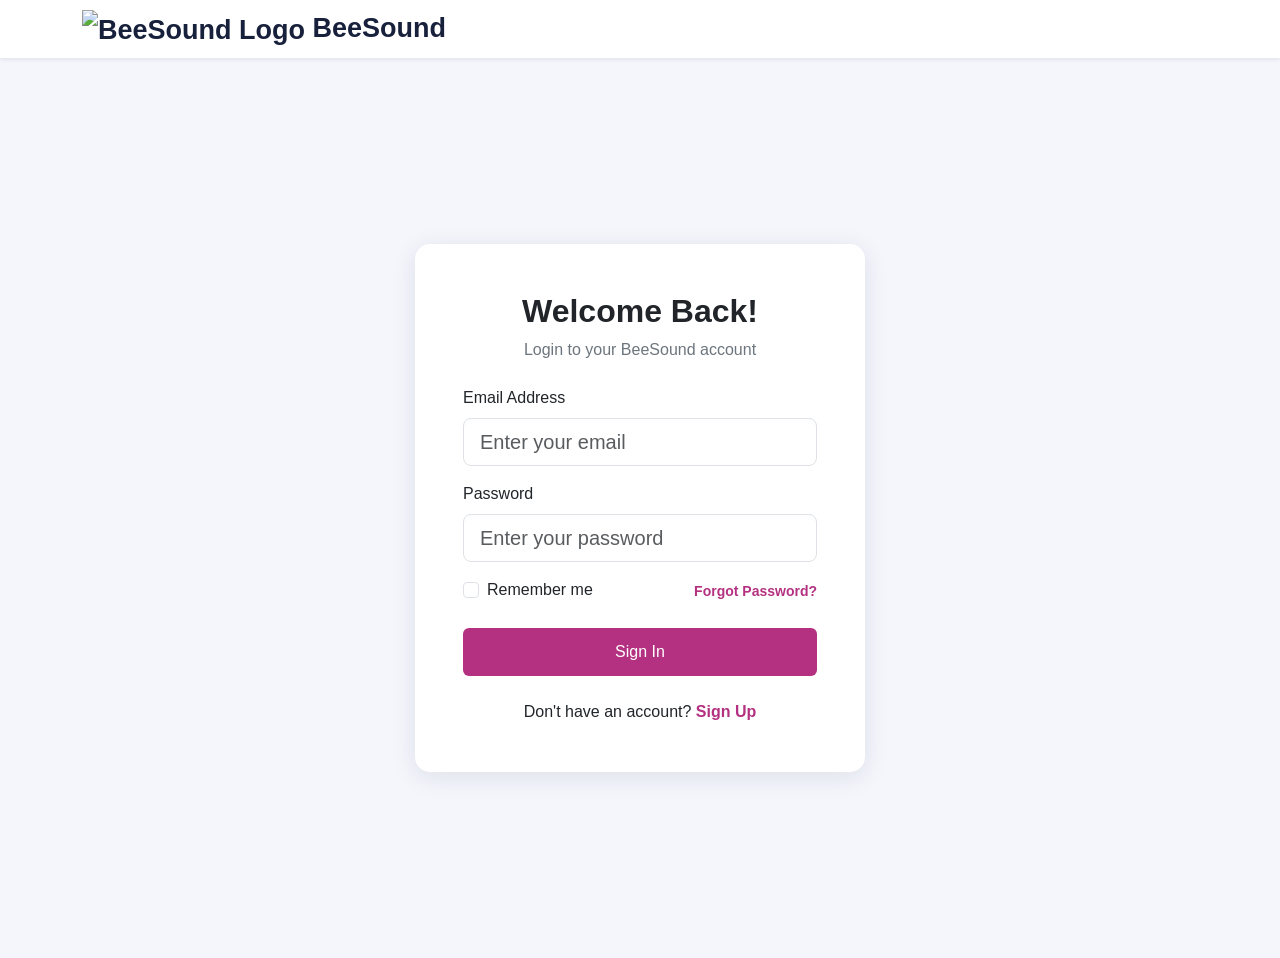
==== login.html @ 9fa3cf1d "Add files via upload" ====
<!DOCTYPE html>
<html lang="en">

<head>
    <meta charset="UTF-8">
    <meta name="viewport" content="width=device-width, initial-scale=1.0">

    <title>BeeSound | Login & Sign Up</title>

    <!-- Bootstrap -->
    <link
        href="https://cdn.jsdelivr.net/npm/bootstrap@5.3.3/dist/css/bootstrap.min.css"
        rel="stylesheet"
    >

    <style>
        body {
            background: #f5f6fc;
            font-family: Arial, sans-serif;
            color: #18213c;
        }

        .logo {
            font-size: 27px;
            font-weight: bold;
            text-decoration: none;
            color: #18213c;
        }

        .auth-card {
            width: 100%;
            max-width: 450px;
            border: none;
            border-radius: 15px;
            box-shadow: 0 5px 25px rgba(24, 33, 60, 0.1);
        }

        .btn-main {
            background: #b33180;
            color: white;
            border: none;
            padding: 12px;
        }

        .btn-main:hover {
            background: #982567;
            color: white;
        }

        .custom-link {
            color: #b33180;
            text-decoration: none;
            font-weight: bold;
            cursor: pointer;
        }

        .custom-link:hover {
            text-decoration: underline;
        }

        .form-control:focus {
            border-color: #b33180;
            box-shadow: 0 0 0 0.2rem rgba(179, 49, 128, 0.15);
        }
    </style>
</head>

<body>

    <!-- Navbar -->
    <nav class="navbar bg-white shadow-sm">
        <div class="container">
            <a href="try.html" class="logo"> <img src="file:///C:/Users/Dell/Downloads/Vector.svg"
                     alt="BeeSound Logo"
                     width="30"
                     height="30">

                <span>BeeSound</span>
            </a>

        </div>
    </nav>

    <!-- Auth Section -->
    <section class="container min-vh-100 d-flex justify-content-center align-items-center py-4">

        <div class="card auth-card">
            <div class="card-body p-4 p-md-5">

                <!-- LOGIN FORM -->
                <div id="loginSection">

                    <h2 class="text-center fw-bold mb-2">
                        Welcome Back!
                    </h2>

                    <p class="text-center text-secondary mb-4">
                        Login to your BeeSound account
                    </p>

                    <form id="loginForm">

                        <div class="mb-3">
                            <label for="loginEmail" class="form-label">
                                Email Address
                            </label>

                            <input
                                type="email"
                                id="loginEmail"
                                class="form-control form-control-lg"
                                placeholder="Enter your email"
                                required
                            >
                        </div>

                        <div class="mb-3">
                            <label for="loginPassword" class="form-label">
                                Password
                            </label>

                            <input
                                type="password"
                                id="loginPassword"
                                class="form-control form-control-lg"
                                placeholder="Enter your password"
                                required
                            >
                        </div>

                        <div class="d-flex justify-content-between align-items-center mb-4">
                            <div class="form-check">
                                <input
                                    type="checkbox"
                                    class="form-check-input"
                                    id="remember"
                                >

                                <label for="remember" class="form-check-label">
                                    Remember me
                                </label>
                            </div>

                            <a href="#" id="forgotPassword" class="custom-link small">
                                Forgot Password?
                            </a>
                        </div>

                        <button type="submit" class="btn btn-main w-100">
                            Sign In
                        </button>

                    </form>

                    <div id="loginMessage" class="text-center mt-3"></div>

                    <p class="text-center mt-4 mb-0">
                        Don't have an account?
                        <a class="custom-link" id="showSignup">
                            Sign Up
                        </a>
                    </p>

                </div>

                <!-- SIGN UP FORM -->
                <div id="signupSection" class="d-none">

                    <h2 class="text-center fw-bold mb-2">
                        Create Account
                    </h2>

                    <p class="text-center text-secondary mb-4">
                        Join BeeSound today!
                    </p>

                    <form id="signupForm">

                        <div class="mb-3">
                            <label for="fullName" class="form-label">
                                Full Name
                            </label>

                            <input
                                type="text"
                                id="fullName"
                                class="form-control"
                                placeholder="Enter your full name"
                                minlength="3"
                                required
                            >
                        </div>

                        <div class="mb-3">
                            <label for="signupEmail" class="form-label">
                                Email Address
                            </label>

                            <input
                                type="email"
                                id="signupEmail"
                                class="form-control"
                                placeholder="Enter your email"
                                required
                            >
                        </div>

                        <div class="mb-3">
                            <label for="signupPassword" class="form-label">
                                Password
                            </label>

                            <input
                                type="password"
                                id="signupPassword"
                                class="form-control"
                                placeholder="At least 8 characters"
                                minlength="8"
                                required
                            >
                        </div>

                        <div class="mb-3">
                            <label for="confirmPassword" class="form-label">
                                Confirm Password
                            </label>

                            <input
                                type="password"
                                id="confirmPassword"
                                class="form-control"
                                placeholder="Confirm your password"
                                minlength="8"
                                required
                            >
                        </div>

                        <div class="form-check mb-4">
                            <input
                                type="checkbox"
                                id="terms"
                                class="form-check-input"
                                required
                            >

                            <label for="terms" class="form-check-label">
                                I agree to the Terms and Conditions
                            </label>
                        </div>

                        <button type="submit" class="btn btn-main w-100">
                            Create Account
                        </button>

                    </form>

                    <div id="signupMessage" class="text-center mt-3"></div>

                    <p class="text-center mt-4 mb-0">
                        Already have an account?
                        <a class="custom-link" id="showLogin">
                            Sign In
                        </a>
                    </p>

                </div>

            </div>
        </div>

    </section>

    <!-- JavaScript -->
    <script>
        const loginSection = document.getElementById("loginSection");
        const signupSection = document.getElementById("signupSection");

        // Switch between forms
        document.getElementById("showSignup").addEventListener("click", function () {
            loginSection.classList.add("d-none");
            signupSection.classList.remove("d-none");
        });

        document.getElementById("showLogin").addEventListener("click", function () {
            signupSection.classList.add("d-none");
            loginSection.classList.remove("d-none");
        });

        // Sign Up validation
        document.getElementById("signupForm").addEventListener("submit", function (event) {
            event.preventDefault();

            const password = document.getElementById("signupPassword").value;
            const confirmPassword = document.getElementById("confirmPassword").value;
            const message = document.getElementById("signupMessage");

            if (password !== confirmPassword) {
                message.textContent = "Passwords do not match!";
                message.className = "text-center mt-3 text-danger";
                return;
            }

            message.textContent =
                "Validation successful! Account creation requires an authentication system.";
            message.className = "text-center mt-3 text-success";
        });

        // Sign In validation
        document.getElementById("loginForm").addEventListener("submit", function (event) {
            event.preventDefault();

            document.getElementById("loginMessage").textContent =
                "Please connect an authentication system to sign in.";

            document.getElementById("loginMessage").className =
                "text-center mt-3 text-danger";
        });

        // Forgot Password
        document.getElementById("forgotPassword").addEventListener("click", function (event) {
            event.preventDefault();
            alert("Password recovery is not configured yet.");
        });
    </script>

</body>
</html>
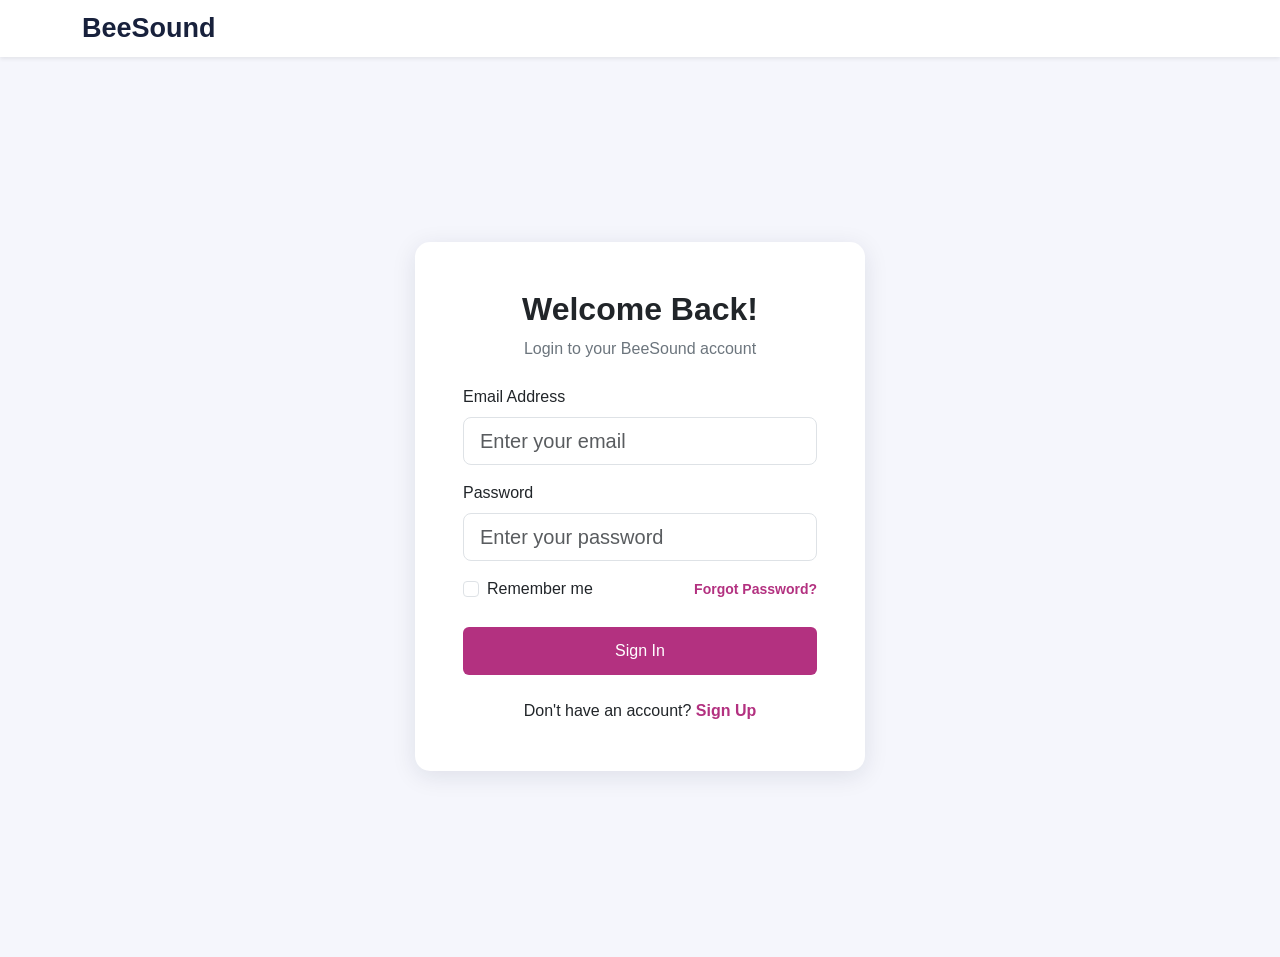
==== commit 5bf9ca95: "Update login.html" ====
--- a/login.html
+++ b/login.html
@@ -71,7 +71,7 @@
     <!-- Navbar -->
     <nav class="navbar bg-white shadow-sm">
         <div class="container">
-            <a href="try.html" class="logo"> <img src="file:///C:/Users/Dell/Downloads/Vector.svg"
+            <a href="index.html" class="logo"> <Vector.svg"
                      alt="BeeSound Logo"
                      width="30"
                      height="30">
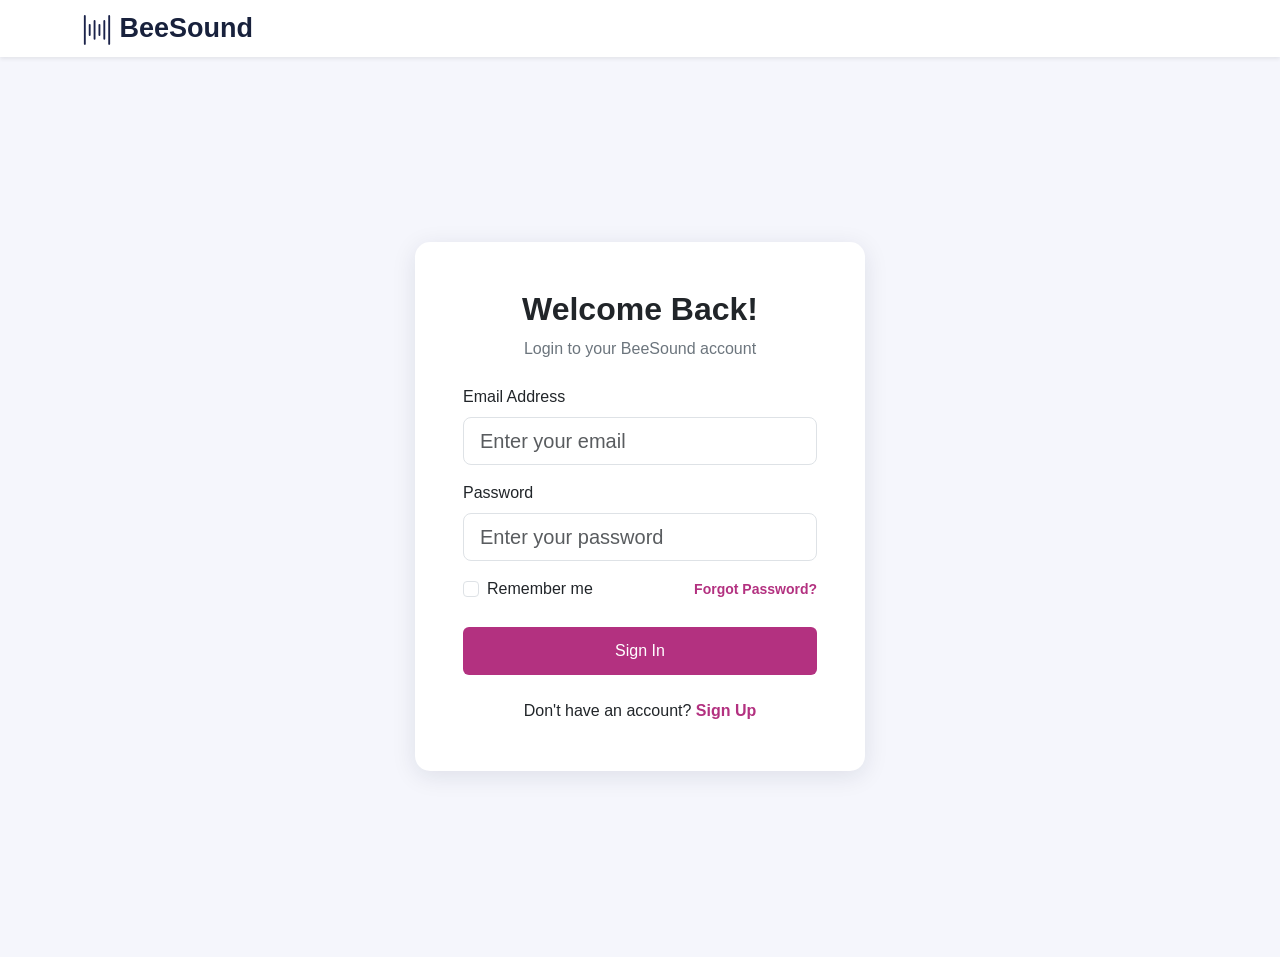
==== commit 2775b396: "Update login.html" ====
--- a/login.html
+++ b/login.html
@@ -71,7 +71,7 @@
     <!-- Navbar -->
     <nav class="navbar bg-white shadow-sm">
         <div class="container">
-            <a href="index.html" class="logo"> <Vector.svg"
+            <a href="index.html" class="logo">  <img src="Vector.svg"
                      alt="BeeSound Logo"
                      width="30"
                      height="30">
